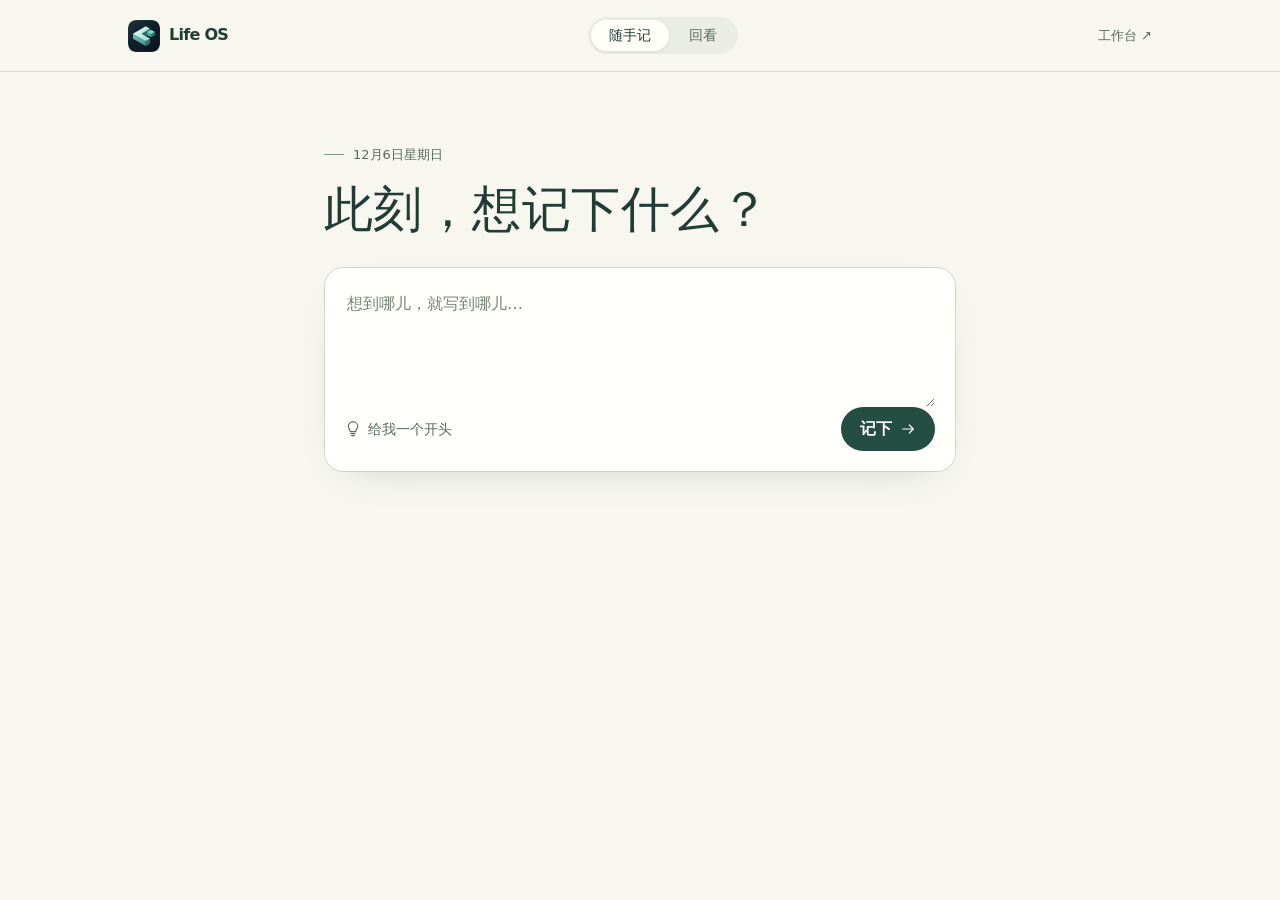
==== now.html @ f627fc0b "Preview a capture-first notebook using shared Life OS records" ====
<!doctype html>
<html lang="zh-CN">
<head>
  <meta charset="utf-8">
  <meta name="viewport" content="width=device-width,initial-scale=1,viewport-fit=cover">
  <meta name="theme-color" content="#f7f7f0">
  <meta name="referrer" content="no-referrer">
  <link rel="icon" href="./assets/mark.svg?v=2" type="image/svg+xml">
  <link rel="apple-touch-icon" href="./assets/life-os-180.png">
  <title>随手记 · Life OS</title>
  <link rel="stylesheet" href="./now.css">
</head>
<body>
  <header><div class="bar"><a class="brand" href="#write"><img src="./assets/mark.svg?v=2" alt="">Life OS</a><nav aria-label="轻量工作区"><a href="#write">随手记</a><a href="#recall">回看</a></nav><a class="work" href="./#today">工作台 ↗</a></div></header>
  <main id="paper"></main>
  <dialog id="edit-note" aria-labelledby="edit-title"><form><label id="edit-title" for="edit-body">编辑文字</label><textarea id="edit-body" rows="6" required></textarea><p role="alert"></p><div class="compose-foot"><button type="button" data-cancel>取消</button><button class="ink">保存</button></div></form></dialog>
  <noscript>请启用 JavaScript 以使用随手记。</noscript>
  <script type="module" src="./now.js"></script>
</body>
</html>
---- now.css ----
:root{color-scheme:light;--ink:#213b35;--sub:#596960;--line:#d6dfd5;--bg:#f7f7f0;font:16px/1.65 "PingFang SC","Microsoft YaHei",system-ui,sans-serif;color:var(--ink);background:var(--bg)}
*{box-sizing:border-box}body{margin:0}button,input,textarea{font:inherit;color:inherit}button,a{touch-action:manipulation}button{border:0;cursor:pointer;background:none}a{color:inherit;text-decoration:none}button:focus-visible,a:focus-visible,textarea:focus-visible,input:focus-visible,summary:focus-visible{outline:2px solid #42866d;outline-offset:3px}
header{border-bottom:1px solid var(--line)}.bar{max-width:1080px;padding:17px 28px;margin:auto;display:flex;align-items:center;justify-content:space-between;gap:12px}.brand{display:flex;align-items:center;gap:9px;font-weight:650;letter-spacing:-.045em}.brand img{width:32px;border-radius:8px}.work{font-size:13px;color:var(--sub)}nav{display:flex;gap:2px;background:#e9ede4;border-radius:100px;padding:3px}nav a{font-size:14px;padding:4px 18px;color:var(--sub);border-radius:100px}nav a[aria-current]{background:#fffef9;color:var(--ink);box-shadow:0 1px 3px #263a3516}
main{max-width:680px;margin:auto;padding:clamp(42px,8vh,98px) 24px 90px}.date{display:flex;align-items:center;gap:9px;font-size:13px;color:var(--sub)}.date span{width:20px;height:1px;background:#829788}h1{font:550 clamp(33px,5vw,49px)/1.3 "Songti SC",STSong,serif;letter-spacing:.01em;margin:12px 0 26px}
#capture{padding:20px;border-radius:19px;background:#fffffb;border:1px solid #cad7c9;box-shadow:0 14px 42px -28px #244c3d55}textarea{resize:vertical;display:block;width:100%;border:0;background:transparent;min-height:95px;color:var(--ink);line-height:1.8}textarea::placeholder,input::placeholder{color:#788478}.compose-foot,.proposal,.single h2,.saved,.reflect,.ink{display:flex;align-items:center;gap:8px}.compose-foot,.proposal{justify-content:space-between}.compose-foot button,.reflect,.proposal button,#reply button,.task{min-height:44px}.compose-foot button:first-child,.reflect{font-size:14px;color:var(--sub);padding:0;display:inline-flex;align-items:center;gap:7px}.ink{display:inline-flex;background:#244e42;color:#fff;padding:7px 19px;border-radius:24px;font-weight:600}.ico{vertical-align:middle}.sr{position:absolute;width:1px;height:1px;overflow:hidden;clip-path:inset(50%)}
#msg,.muted{font-size:14px;color:var(--sub)}#msg:empty{margin:0}.after,.single{margin:28px 0}.after{padding:1px 0 1px 18px;border-left:2px solid #b7cbb9}.saved,.single h2{font-size:13px;color:var(--sub);font-weight:550}.excerpt,.memory p{white-space:pre-wrap;overflow-wrap:anywhere}.excerpt{margin:8px 0}.proposal{background:#e7efe5;padding:5px 10px;border-radius:8px;flex-wrap:wrap}.proposal button,.soft{font-size:14px;color:#265c47}.proposal button{text-decoration:underline}.single h2{margin:0 0 8px}.task{font-size:16px;text-align:left}.task span{margin-left:8px}.memory{border-top:1px solid var(--line);padding:12px 0}.memory summary{display:flex;align-items:center;gap:12px;cursor:pointer;list-style:none}.memory summary::-webkit-details-marker{display:none}.memory time{font-size:12px;color:var(--sub);font-variant-numeric:tabular-nums}.memory strong{font-weight:500;flex:1;overflow:hidden;text-overflow:ellipsis;white-space:nowrap}.memory p{font-size:15px}.memory[open] svg{transform:rotate(180deg)}#reply label{display:block;margin:12px 0;font-weight:550}#reply textarea,#search{border:1px solid var(--line);border-radius:10px;padding:10px;background:#fffef9}#reply .ink{margin-top:8px}#search{width:100%;margin-bottom:24px;font-size:16px}
@media(max-width:540px){.bar{padding:12px 16px;gap:6px}.brand{font-size:16px}.brand img{width:28px}nav a{padding:4px 11px}.work{font-size:12px}main{padding:45px 20px 75px}#capture{padding:15px}h1{margin-bottom:20px}}

.echo h2{font-size:13px;font-weight:500;color:var(--sub)}dialog{background:#fffffb;border:1px solid var(--line);border-radius:18px;color:var(--ink);padding:22px;width:min(480px,calc(100% - 32px))}dialog::backdrop{background:#172f2855}dialog textarea{margin:14px 0}
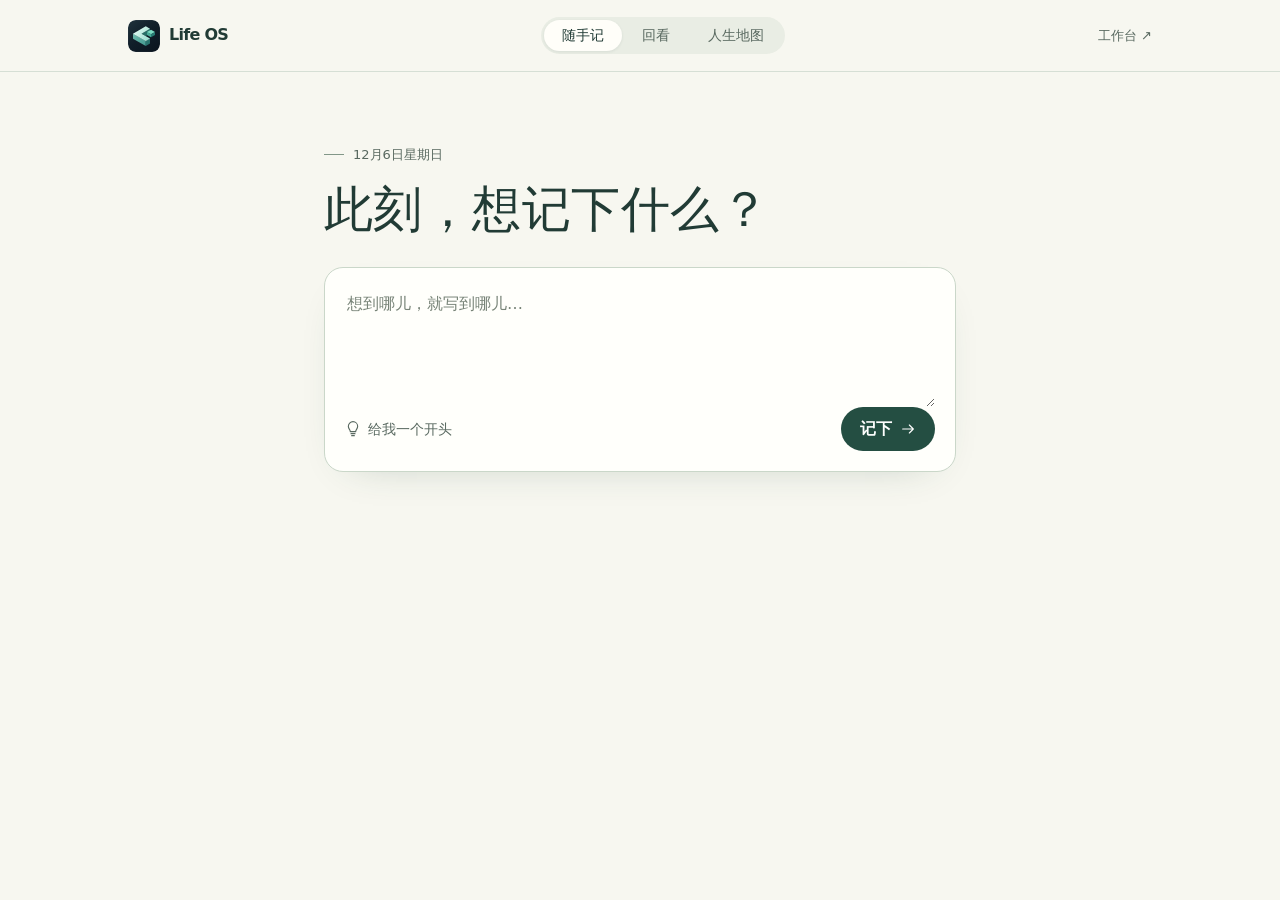
==== commit 7be6f868: "Add a domain-first life map with shared visions and daily actions" ====
--- a/now.html
+++ b/now.html
@@ -11,7 +11,7 @@
   <link rel="stylesheet" href="./now.css">
 </head>
 <body>
-  <header><div class="bar"><a class="brand" href="#write"><img src="./assets/mark.svg?v=2" alt="">Life OS</a><nav aria-label="轻量工作区"><a href="#write">随手记</a><a href="#recall">回看</a></nav><a class="work" href="./#today">工作台 ↗</a></div></header>
+  <header><div class="bar"><a class="brand" href="#write"><img src="./assets/mark.svg?v=2" alt="">Life OS</a><nav aria-label="轻量工作区"><a href="#write">随手记</a><a href="#recall">回看</a><a href="#map">人生地图</a></nav><a class="work" href="./#today">工作台 ↗</a></div></header>
   <main id="paper"></main>
   <dialog id="edit-note" aria-labelledby="edit-title"><form><label id="edit-title" for="edit-body">编辑文字</label><textarea id="edit-body" rows="6" required></textarea><p role="alert"></p><div class="compose-foot"><button type="button" data-cancel>取消</button><button class="ink">保存</button></div></form></dialog>
   <noscript>请启用 JavaScript 以使用随手记。</noscript>
--- a/now.css
+++ b/now.css
@@ -7,3 +7,23 @@
 @media(max-width:540px){.bar{padding:12px 16px;gap:6px}.brand{font-size:16px}.brand img{width:28px}nav a{padding:4px 11px}.work{font-size:12px}main{padding:45px 20px 75px}#capture{padding:15px}h1{margin-bottom:20px}}
 
 .echo h2{font-size:13px;font-weight:500;color:var(--sub)}dialog{background:#fffffb;border:1px solid var(--line);border-radius:18px;color:var(--ink);padding:22px;width:min(480px,calc(100% - 32px))}dialog::backdrop{background:#172f2855}dialog textarea{margin:14px 0}
+
+/* The map reveals one level at a time, retaining the notebook's reading width. */
+.map-crumb,.map-page summary,.map-tags a{font-size:14px;color:var(--sub)}
+.map-crumb a,.map-page summary,.map-page button{cursor:pointer}
+.map-page h1,.map-ideal h2,.north small,.branches strong{overflow-wrap:anywhere}
+.north,.branches a{display:flex;gap:13px;align-items:center}
+.north{padding:18px;border-radius:14px;background:#e5eee4;margin-bottom:20px}
+.north span,.branches span{min-width:0;flex:1}
+.north b,.north small,.branches strong,.branches small{display:block}
+.north small,.branches small{color:var(--sub);font-size:13px}
+.branches{display:grid;grid-template-columns:1fr 1fr;gap:0 20px}
+.branches a{border-top:1px solid var(--line);min-height:62px;padding:10px 1px}
+.map-page details{margin:14px 0}
+.map-page form{display:grid;gap:11px;justify-items:start;margin:12px 0 24px}
+.map-page form>label{width:100%}
+.map-page input:not([type=checkbox]),.map-page select,.map-page textarea{display:block;width:100%;font:inherit;margin-top:6px;padding:9px;border:1px solid var(--line);border-radius:8px;background:#fffffb}
+.map-page fieldset{display:flex;gap:8px 14px;flex-wrap:wrap;margin:0;padding:9px;border:1px solid var(--line);border-radius:8px;font-size:14px}
+.map-ideal{border-top:1px solid var(--line);padding:12px 0}
+.map-ideal h2{font-size:19px}.map-tags{display:flex;gap:14px;flex-wrap:wrap}
+@media(max-width:540px){.branches{grid-template-columns:1fr}.bar{padding-inline:10px}.bar nav a{font-size:13px;padding:5px 8px}.map-page h1{font-size:32px}}
